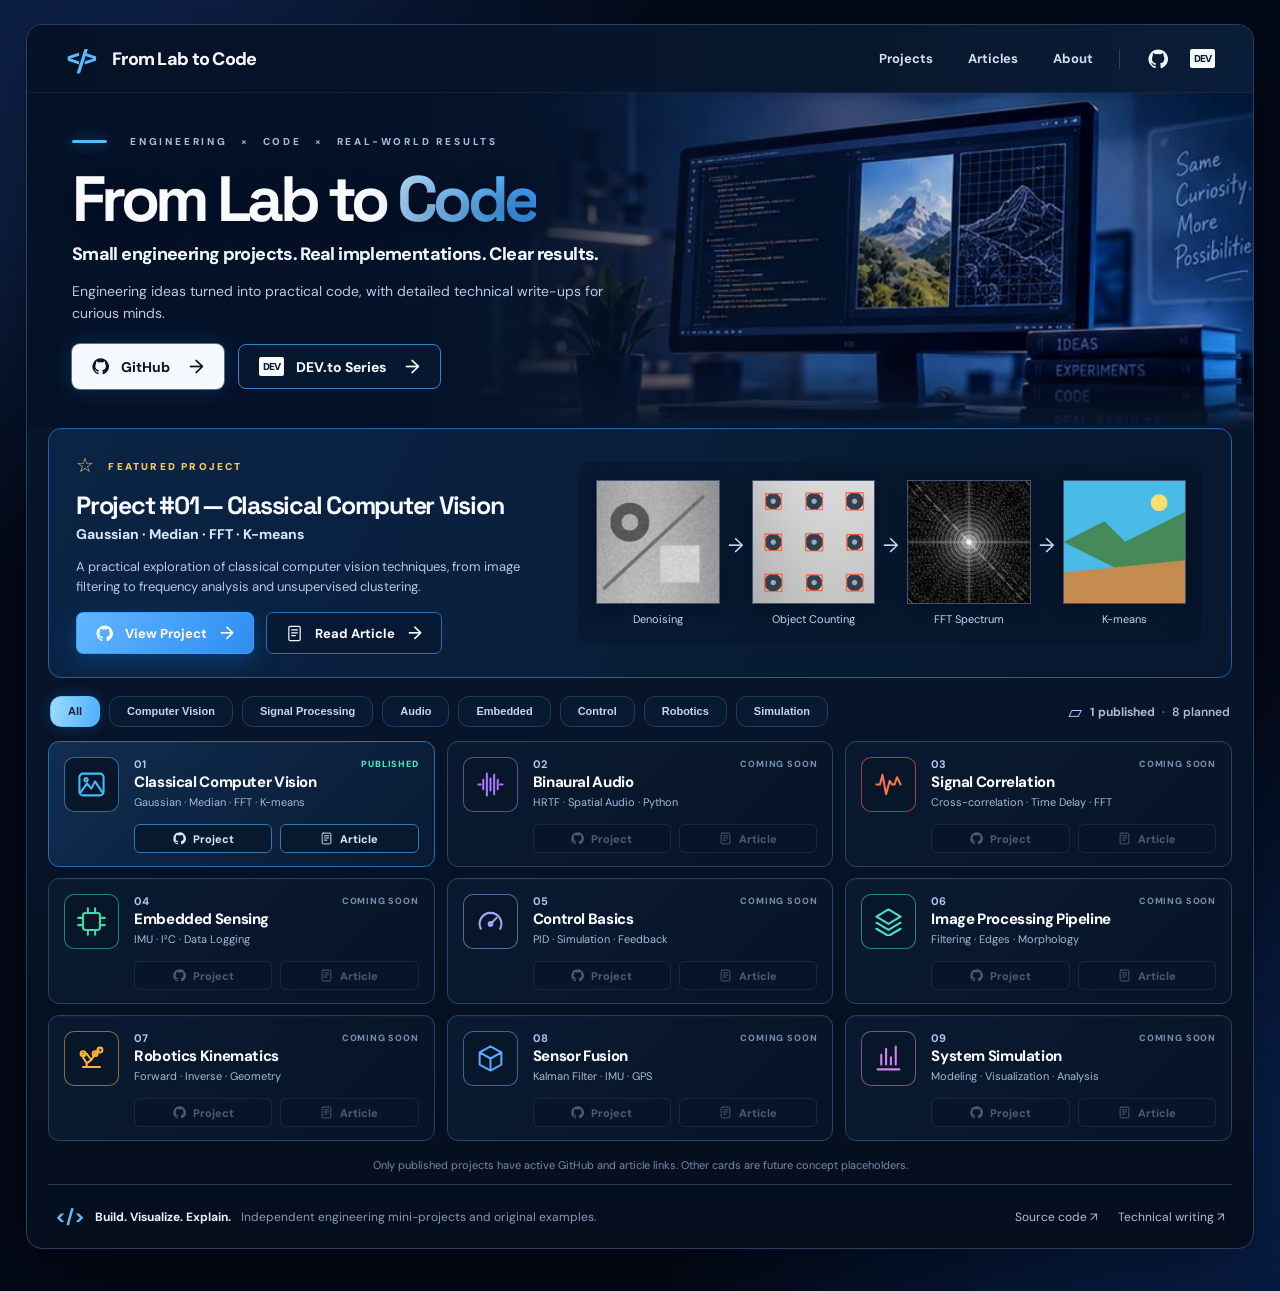
==== docs/index.html @ 2c3cf406 "style: rebuild project showcase to match design" ====
<!DOCTYPE html>
<html lang="en">
<head>
  <meta charset="UTF-8">
  <meta name="viewport" content="width=device-width, initial-scale=1">
  <meta name="theme-color" content="#061021">
  <meta name="description" content="From Lab to Code — independent engineering mini-projects, practical implementations, and technical articles.">
  <meta property="og:title" content="From Lab to Code | Engineering Projects">
  <meta property="og:description" content="Small engineering projects. Real implementations. Clear results.">
  <meta property="og:type" content="website">
  <meta property="og:image" content="https://raw.githubusercontent.com/Ertugrulmutlu/from-lab-to-code/main/01-image-processing/results/overview.png">
  <title>From Lab to Code — Engineering Projects</title>
  <link rel="preconnect" href="https://fonts.googleapis.com">
  <link rel="preconnect" href="https://fonts.gstatic.com" crossorigin>
  <link href="https://fonts.googleapis.com/css2?family=DM+Sans:wght@400;500;600;700;800&family=Space+Grotesk:wght@400;500;600;700&display=swap" rel="stylesheet">
  <link rel="stylesheet" href="styles.css?v=4">
  <script src="app.js?v=4" defer></script>
</head>
<body>
  <div class="site-shell" id="top">
    <header class="site-header">
      <a class="brand" href="#top" aria-label="From Lab to Code home">
        <span class="brand-icon" aria-hidden="true">&lt;/&gt;</span>
        <span>From Lab to Code</span>
      </a>
      <nav class="main-nav" aria-label="Site navigation">
        <a href="#projects">Projects</a>
        <a href="https://dev.to/ertugrulmutlu/series/45513" target="_blank" rel="noopener noreferrer">Articles</a>
        <a href="#about">About</a>
      </nav>
      <div class="header-socials">
        <a class="social-icon" href="https://github.com/Ertugrulmutlu/from-lab-to-code" target="_blank" rel="noopener noreferrer" aria-label="GitHub repository">
          <svg viewBox="0 0 24 24" fill="currentColor" aria-hidden="true"><path d="M12 .5a11.5 11.5 0 0 0-3.63 22.41c.58.1.79-.25.79-.55v-2.2c-3.22.7-3.91-1.37-3.91-1.37-.52-1.33-1.28-1.69-1.28-1.69-1.06-.72.08-.71.08-.71 1.18.08 1.8 1.21 1.8 1.21 1.04 1.79 2.74 1.28 3.41.97.11-.75.41-1.28.73-1.56-2.56-.29-5.25-1.28-5.25-5.73 0-1.26.45-2.31 1.2-3.12-.12-.29-.51-1.48.12-3.08 0 0 .98-.32 3.2 1.2a11 11 0 0 1 5.82 0c2.22-1.52 3.2-1.2 3.2-1.2.63 1.6.24 2.79.12 3.08.75.81 1.2 1.86 1.2 3.12 0 4.46-2.7 5.43-5.27 5.72.42.37.79 1.09.79 2.18v3.24c0 .31.21.67.8.55A11.5 11.5 0 0 0 12 .5Z"/></svg>
        </a>
        <a class="dev-icon" href="https://dev.to/ertugrulmutlu/series/45513" target="_blank" rel="noopener noreferrer" aria-label="DEV.to series">DEV</a>
      </div>
    </header>

    <main>
      <section class="hero" aria-labelledby="hero-title">
        <div class="hero-art" aria-hidden="true"></div>
        <div class="hero-copy">
          <p class="eyebrow"><span class="accent-rule" aria-hidden="true"></span> Engineering <span>×</span> Code <span>×</span> Real-world results</p>
          <h1 id="hero-title">From Lab to <span>Code</span></h1>
          <p class="hero-tagline">Small engineering projects. Real implementations. Clear results.</p>
          <p class="hero-description">Engineering ideas turned into practical code, with detailed technical write-ups for curious minds.</p>
          <div class="hero-links">
            <a href="https://github.com/Ertugrulmutlu/from-lab-to-code" class="btn btn-white" target="_blank" rel="noopener noreferrer"><svg viewBox="0 0 24 24" fill="currentColor" aria-hidden="true"><path d="M12 .5a11.5 11.5 0 0 0-3.63 22.41c.58.1.79-.25.79-.55v-2.2c-3.22.7-3.91-1.37-3.91-1.37-.52-1.33-1.28-1.69-1.28-1.69-1.06-.72.08-.71.08-.71 1.18.08 1.8 1.21 1.8 1.21 1.04 1.79 2.74 1.28 3.41.97.11-.75.41-1.28.73-1.56-2.56-.29-5.25-1.28-5.25-5.73 0-1.26.45-2.31 1.2-3.12-.12-.29-.51-1.48.12-3.08 0 0 .98-.32 3.2 1.2a11 11 0 0 1 5.82 0c2.22-1.52 3.2-1.2 3.2-1.2.63 1.6.24 2.79.12 3.08.75.81 1.2 1.86 1.2 3.12 0 4.46-2.7 5.43-5.27 5.72.42.37.79 1.09.79 2.18v3.24c0 .31.21.67.8.55A11.5 11.5 0 0 0 12 .5Z"/></svg><span>GitHub</span><span aria-hidden="true" class="button-arrow">→</span></a>
            <a href="https://dev.to/ertugrulmutlu/series/45513" class="btn btn-ghost" target="_blank" rel="noopener noreferrer"><span class="dev-mini">DEV</span><span>DEV.to Series</span><span aria-hidden="true" class="button-arrow">→</span></a>
          </div>
        </div>
      </section>

      <section class="featured" id="featured" aria-label="Featured project">
        <div class="featured-info">
          <p class="featured-kicker"><span aria-hidden="true">☆</span> Featured project</p>
          <h2 id="featured-title">Project #01 — Classical Computer Vision</h2>
          <p id="featured-subtitle" class="featured-subtitle"></p>
          <p id="featured-description" class="featured-description"></p>
          <div class="featured-links" id="featured-actions"></div>
        </div>
        <div class="featured-showcase" id="featured-visual" aria-label="Real image-processing demonstration examples"></div>
      </section>

      <section class="projects" id="projects" aria-labelledby="projects-heading">
        <h2 class="sr-only" id="projects-heading">All projects</h2>
        <div class="toolbar">
          <div class="filters" id="category-filters" role="group" aria-label="Filter projects by category"></div>
          <span id="project-count" class="project-count" aria-live="polite"></span>
        </div>
        <div id="project-grid" class="project-grid"></div>
        <p class="collection-note">Only published projects have active GitHub and article links. Other cards are future concept placeholders.</p>
      </section>
    </main>

    <footer class="site-footer" id="about">
      <p><span class="mini-code">&lt;/&gt;</span><strong>Build. Visualize. Explain.</strong><span class="foot-muted">Independent engineering mini-projects and original examples.</span></p>
      <div><a href="https://github.com/Ertugrulmutlu/from-lab-to-code" target="_blank" rel="noopener noreferrer">Source code ↗</a><a href="https://dev.to/ertugrulmutlu/series/45513" target="_blank" rel="noopener noreferrer">Technical writing ↗</a></div>
    </footer>
  </div>
</body>
</html>
---- docs/styles.css ----
/* FROM LAB TO CODE: one dark theme; no browser chrome, no theme toggle.
   The hero and featured thumbnails are original image assets embedded in this
   stylesheet, so deployment needs only index.html, styles.css and app.js. */
:root {
  color-scheme: dark;
  --bg: #030a16;
  --panel: #071830;
  --border: #203957;
  --sky: #59baff;
  --text: #f8faff;
  --muted: #b1bed5;
  --soft: #8197b5;
  --accent-cyan: #43bafb;
  --accent-violet: #a878ff;
  --accent-orange: #fd744f;
  --accent-mint: #37dfaa;
  --accent-lavender: #a3a8ff;
  --accent-teal: #49dfc9;
  --accent-amber: #ffb13b;
  --accent-sky: #59a9ff;
  --accent-pink: #d683f5;
  --hero-photo: url("[data-uri]");
  --image-denoise: url("[data-uri]");
  --image-count: url("[data-uri]");
  --image-fft: url("[data-uri]");
  --image-kmeans: url("[data-uri]");
}
* { box-sizing: border-box; }
html { scroll-behavior: smooth; scroll-padding-top: 22px; }
body {
  margin: 0; padding: 24px 26px 42px;
  min-height: 100vh;
  color: var(--text);
  background:
    radial-gradient(ellipse 70% 55% at 10% 10%, #102957 0%, transparent 63%),
    radial-gradient(ellipse 60% 55% at 93% 89%, #092557 0%, transparent 70%),
    #030918;
  font-family: 'DM Sans', Inter, system-ui, -apple-system, 'Segoe UI', sans-serif;
  -webkit-font-smoothing: antialiased;
}
a { color: inherit; }
a,button { -webkit-tap-highlight-color: transparent; }
a:focus-visible, button:focus-visible { outline: 3px solid #76cbff; outline-offset: 3px; }
[hidden] { display: none !important; }
.sr-only { position:absolute; width:1px; height:1px; margin:-1px; padding:0; border:0; clip:rect(0 0 0 0); overflow:hidden; white-space:nowrap; }
.site-shell {
  max-width: 1392px;
  margin: 0 auto;
  border: 1px solid #273f61;
  border-radius: 16px;
  background: linear-gradient(180deg,#07162b 0%,#07142a 55%,#050e1d 100%);
  box-shadow: 0 25px 85px #0008, inset 0 1px #ffffff09;
  overflow: hidden;
}
/* True navbar (the old fake browser window has been removed). */
.site-header {
  min-height: 68px; padding: 0 38px;
  display: flex; align-items: center; gap: 24px;
  background: linear-gradient(90deg,#051226 0%,#07172e 70%,#0a1d38 100%);
  border-bottom: 1px solid #ffffff0c;
  position: relative; z-index: 2;
}
.brand { text-decoration:none; display:inline-flex; align-items:center; gap:13px; flex-shrink:0; font-weight:800; font-size:18px; letter-spacing:-.04em; }
.brand-icon { color:#59bbff; font:700 27px 'Space Grotesk',sans-serif; letter-spacing:-.19em; padding-right:.2em; line-height:1; }
.main-nav { display:flex; gap:35px; margin-left:auto; align-items:center; }
.main-nav a { font-size:13px; font-weight:700; color:#d4dded; text-decoration:none; transition:color .2s; }
.main-nav a:hover, .site-footer a:hover { color:#64c2ff; }
.header-socials { padding-left:28px; margin-left:2px; border-left:1px solid #304057; display:flex; align-items:center; gap:22px; }
.social-icon { display:flex; align-items:center; color:#eef5ff; }
.social-icon svg { width:20px; height:20px; }
.dev-icon,.dev-mini { display:inline-grid; place-items:center; background:#f7faff; border-radius:2px; color:#0c1d30; font-weight:1000; letter-spacing:-.095em; font-size:10px; height:19px; padding:0 4px; text-decoration:none; }
/* Hero: the same blue studio composition as the reference, cleanly masked below the navbar. */
.hero { min-height:329px; position:relative; display:flex; align-items:center; overflow:hidden; isolation:isolate; padding:42px 45px 39px; }
.hero-art { position:absolute; z-index:-2; inset:0 0 0 37%; background:var(--hero-photo) center center / cover no-repeat; opacity:.91; }
.hero::after { content:""; z-index:-1; position:absolute; inset:0; pointer-events:none; background:linear-gradient(90deg,#041127 0%,#041127 26%,#06142ae8 41%,#07162c80 53%,#07173004 80%), linear-gradient(0deg,#07162b 0%,transparent 18%); }
.hero-copy { position:relative; max-width:720px; width:100%; }
.eyebrow { margin:0 0 18px; display:flex; flex-wrap:wrap; align-items:center; gap:13px; color:#a4bce0; font-size:10px; font-weight:800; text-transform:uppercase; letter-spacing:.28em; }
.eyebrow>span:not(.accent-rule) { color:#90ade0; }
.accent-rule { display:inline-block; flex:0 0 35px; height:3px; margin-right:10px; border-radius:3px; box-shadow:0 0 13px #43b8ff88; background:#54baff; }
.hero h1 { font-family:'Space Grotesk','DM Sans',sans-serif; font-weight:700; font-size:clamp(46px,5vw,72px); letter-spacing:-.072em; line-height:1.06; margin:0 0 7px; white-space:nowrap; text-shadow:0 7px 28px #030a1570; }
.hero h1 span { color:#63b9ff; background:linear-gradient(115deg,#c3e4ff,#5ab7ff 62%,#2d8df5); -webkit-background-clip:text; background-clip:text; -webkit-text-fill-color:transparent; }
.hero-tagline { font-size:18px; line-height:1.5; margin:0; font-weight:800; color:#f2f6ff; letter-spacing:-.035em; }
.hero-description { margin:12px 0 20px; font-size:14px; line-height:1.58; max-width:555px; color:#b9c9e6; }
.hero-links,.featured-links { display:flex; flex-wrap:wrap; gap:14px; align-items:center; }
.btn,.action-link { display:inline-flex; gap:12px; justify-content:center; align-items:center; font-weight:750; text-decoration:none; white-space:nowrap; transition:background .18s,transform .18s,border-color .18s,box-shadow .18s; }
.btn:hover,.action-link[href]:hover { transform:translateY(-2px); }
.btn { min-height:45px; border-radius:8px; padding:0 20px; font-size:14px; }
.btn svg,.action-icon { width:17px; height:17px; flex:0 0 17px; }
.btn-white { color:#05162c; background:#f6f9ff; box-shadow:0 0 0 1px #b4dcff70,0 0 23px #3d9eff33; }
.btn-white:hover { background:#fff; box-shadow:0 0 30px #4bb6ff77; }
.btn-ghost { border:1px solid #3386cc; background:#061a32c9; }
.btn-ghost:hover { background:#0c3156; }
.button-arrow { font-size:19px; line-height:1; margin-left:7px; font-weight:500; }
/* Featured — larger visuals and an editorial left column */
.featured { margin:0 21px; padding:23px 27px; border:1px solid #1c64a3; border-radius:13px; background:linear-gradient(116deg,#0b2445 0%,#09213f 33%,#071b35 63%,#071730 100%); display:grid; grid-template-columns:minmax(360px,43%) minmax(0,57%); align-items:center; gap:17px; min-height:236px; box-shadow:inset 0 1px #8bd1ff0a; }
.featured-info { min-width:0; }
.featured-kicker { margin:0 0 13px; text-transform:uppercase; font-size:10px; letter-spacing:.22em; font-weight:900; color:#f8c65f; }
.featured-kicker span { font-size:20px; vertical-align:-2px; margin-right:8px; }
.featured h2 { font-family:'Space Grotesk','DM Sans',sans-serif; font-weight:700; letter-spacing:-.05em; font-size:25px; line-height:1.14; margin:0 0 5px; }
.featured-subtitle { color:#d9e5fc; font-size:14px; font-weight:750; margin:0 0 14px; }
.featured-description { color:#b5c7e4; font-size:13px; line-height:1.56; max-width:480px; margin:0 0 15px; }
.featured-links { gap:12px; }
.action-link.button { border:1px solid #2870af; border-radius:7px; padding:0 19px; min-height:42px; font-size:13px; }
.action-link.button-blue { background:linear-gradient(120deg,#62b6ff,#2e8df2); color:#fff; box-shadow:0 7px 24px #1489ff43; border-color:#439ef5; }
.action-link.button-blue:hover { background:#5cb1ff; }
.action-link.button-outline { background:#06152b99; }
.action-link.button-outline:hover { background:#102e52; }
.action-link .arrow { font-size:18px; font-weight:500; margin-left:1px; }
.featured-showcase { padding:14px 18px; min-height:184px; border-radius:10px; background:#07142b8c; box-shadow:inset 0 0 0 1px #17416d24; display:flex; align-items:center; }
.feature-steps { display:flex; justify-content:space-between; align-items:center; width:100%; gap:8px; }
.feature-step { min-width:0; flex:1 1 0; text-align:center; }
.feature-image { width:100%; aspect-ratio:1/1; max-height:130px; border:1px solid #3e5672; box-shadow:0 3px 16px #0005; background:#182d45 center/cover no-repeat; }
.feature-image-0 { background-image:var(--image-denoise); }
.feature-image-1 { background-image:var(--image-count); }
.feature-image-2 { background-image:var(--image-fft); }
.feature-image-3 { background-image:var(--image-kmeans); }
.feature-caption { color:#c6d5f0; margin-top:8px; display:block; font-size:11px; white-space:nowrap; }
.step-arrow { font-size:20px; font-weight:400; color:#c8e1ff; margin-top:-16px; flex:0 0 16px; text-align:center; }
/* Project grid */
.projects { padding:18px 21px 0; }
.toolbar { min-height:43px; display:flex; align-items:center; justify-content:space-between; gap:18px; padding:0 2px 14px; }
.filters { display:flex; align-items:center; flex-wrap:wrap; gap:9px; }
.filter-chip { cursor:pointer; border:1px solid #223c5c; background:#081a32; border-radius:11px; padding:9px 17px; line-height:1; color:#c5d5ed; font-size:11px; font-weight:650; transition:background .16s,border-color .16s; }
.filter-chip:hover { border-color:#4a94d6; color:#fff; }
.filter-chip.is-active { color:#05203a; border-color:#63beff; background:linear-gradient(100deg,#9edcff,#4aaffb); box-shadow:0 0 15px #238af044; }
.project-count { color:#aabddb; font-size:12px; white-space:nowrap; font-weight:600; }
.count-mark { display:inline-block; color:#a8cbfa; font-size:18px; margin-right:8px; vertical-align:-2px; }
.count-dot { color:#6e90b9; padding:0 7px; }
.project-grid { display:grid; grid-template-columns:repeat(3,minmax(0,1fr)); gap:11px 12px; }
.project-card { border:1px solid #264463; border-radius:11px; background:linear-gradient(135deg,#091a30 0%,#081427 100%); min-width:0; padding:15px 15px 13px; display:grid; grid-template-columns:55px minmax(0,1fr); gap:15px; min-height:126px; box-shadow:inset 0 1px #ffffff06; transition:border-color .18s,background .18s,transform .18s; }
.project-card:hover { border-color:#4488c4; background:linear-gradient(135deg,#0b2443,#08182c); transform:translateY(-1px); }
.project-card.is-published { background:linear-gradient(135deg,#102d4f,#081a34); border-color:#286eab; }
.project-symbol { width:55px; height:55px; display:grid; place-items:center; border-radius:10px; border:1px solid color-mix(in srgb,var(--card-accent) 55%,transparent); color:var(--card-accent); background:#08162a; }
.project-symbol-icon { width:29px; height:29px; }
.project-body { display:flex; flex-direction:column; min-width:0; }
.project-eyebrow { display:flex; align-items:center; justify-content:space-between; margin-bottom:2px; gap:8px; }
.project-number { color:#a9c8f5; font-size:11px; font-weight:700; }
.project-status { font-size:9px; font-weight:850; text-transform:uppercase; letter-spacing:.09em; color:#728daf; }
.status-live { color:#4de7c9; }
.project-card h3 { font-size:15px; font-weight:800; margin:0 0 3px; white-space:nowrap; overflow:hidden; text-overflow:ellipsis; line-height:1.25; letter-spacing:-.025em; }
.project-card p { font-size:11px; color:#a3b9dc; margin:0 0 10px; white-space:nowrap; overflow:hidden; text-overflow:ellipsis; }
.card-links { display:flex; gap:8px; margin-top:auto; }
.card-links .action-link { flex:1 1 0; min-width:0; gap:7px; border:1px solid #3578b2; background:#08192e; color:#d6e8ff; border-radius:6px; font-size:11px; min-height:29px; padding:0 7px; }
.card-links .action-link:hover { border-color:#56bdff; background:#0e3155; }
.card-links .action-icon { width:13px; height:13px; flex-basis:13px; }
.card-links .action-disabled { color:#657b98; border-color:#1c344d; background:#081528; opacity:.7; cursor:not-allowed; }
.empty-state { grid-column:1/-1; text-align:center; padding:40px 10px; color:#b2c5e1; border:1px dashed #284e76; border-radius:10px; }
.collection-note { text-align:center; font-size:11px; margin:17px 0 12px; color:#718dad; }
.site-footer { margin:0 21px; border-top:1px solid #243a59; min-height:64px; padding:17px 7px; display:flex; gap:18px; justify-content:space-between; align-items:center; color:#adbfdb; font-size:12px; }
.site-footer p { margin:0; display:flex; align-items:center; gap:10px; flex-wrap:wrap; }
.mini-code { color:#5eb9ff; font-size:19px; font-weight:800; line-height:1; }
.site-footer strong { color:#e8f2ff; }
.foot-muted { color:#869bb7; }
.site-footer>div { display:flex; gap:20px; white-space:nowrap; }
.site-footer a { text-decoration:none; }
@media (min-width:1510px) { .hero { min-height:346px; } .feature-image { max-height:138px; } .featured { min-height:253px; } }
@media (max-width:1180px) {
  .hero h1 { font-size:clamp(46px,5.5vw,64px); }
  .featured { grid-template-columns:minmax(310px,42%) minmax(0,58%); gap:12px; padding:21px; }
  .featured h2 { font-size:23px; }
  .feature-image { max-height:108px; }
  .featured-showcase { padding:9px; }
  .feature-caption { font-size:10px; }
  .step-arrow { flex-basis:12px; font-size:16px; }
  .filter-chip { padding:9px 11px; }
  .project-card { gap:10px; padding:13px 10px; grid-template-columns:47px 1fr; }
  .project-symbol { width:47px; height:47px; }
}
@media (max-width:900px) {
  body { padding:10px; }
  .site-header { padding:0 22px; }
  .main-nav { gap:20px; }
  .hero { min-height:340px; padding:33px 28px; }
  .hero-art { left:30%; opacity:.63; }
  .hero::after { background:linear-gradient(90deg,#041127 0%,#041127ea 44%,#06142aa0 74%,#07162b25 100%),linear-gradient(0deg,#07162b 0%,transparent 20%); }
  .hero-tagline { font-size:16px; }
  .featured { grid-template-columns:1fr; padding:23px; gap:20px; }
  .featured-description { max-width:680px; }
  .featured-showcase { padding:18px; }
  .feature-image { max-height:150px; }
  .project-grid { grid-template-columns:repeat(2,minmax(0,1fr)); }
  .toolbar { align-items:flex-start; flex-direction:column; }
}
@media (max-width:570px) {
  .site-shell { border-radius:12px; }
  .site-header { min-height:65px; gap:12px; padding:0 16px; }
  .brand { font-size:14px; gap:7px; }
  .brand-icon { font-size:23px; }
  .main-nav { margin-left:auto; gap:13px; }
  .main-nav a { font-size:11px; }
  .main-nav a:nth-child(3) { display:none; }
  .header-socials { display:none; }
  .hero { min-height:358px; padding:34px 21px; }
  .hero-art { left:5%; opacity:.35; }
  .hero::after { background:linear-gradient(90deg,#041127 0%,#041127ec 55%,#06142ac0 100%),linear-gradient(0deg,#07162b 0%,transparent 25%); }
  .hero h1 { font-size:clamp(37px,10vw,49px); white-space:normal; line-height:1.04; letter-spacing:-.075em; }
  .hero-tagline { font-size:15px; }
  .hero-description { font-size:13px; }
  .eyebrow { font-size:8px; letter-spacing:.2em; gap:7px; line-height:1.6; }
  .accent-rule { width:22px; flex-basis:22px; margin-right:2px; }
  .hero-links { gap:9px; }
  .btn { font-size:12px; min-height:42px; padding:0 13px; gap:8px; }
  .button-arrow { margin-left:1px; }
  .featured { margin:0 11px; padding:20px 15px; }
  .featured h2 { font-size:21px; }
  .featured-description { font-size:12px; }
  .featured-showcase { padding:9px 7px; }
  .feature-steps { gap:3px; }
  .feature-image { max-height:80px; }
  .feature-caption { font-size:8px; overflow-wrap:anywhere; white-space:normal; }
  .step-arrow { flex-basis:6px; font-size:12px; }
  .featured-links { gap:9px; }
  .action-link.button { font-size:11px; padding:0 10px; min-height:39px; gap:6px; }
  .action-link .arrow { margin-left:0; }
  .projects { padding:15px 11px 0; }
  .filters { gap:7px; }
  .filter-chip { font-size:10px; padding:8px 11px; }
  .project-grid { grid-template-columns:1fr; gap:9px; }
  .project-card { min-height:116px; grid-template-columns:49px 1fr; padding:14px; }
  .project-symbol { width:49px; height:49px; }
  .project-card h3 { font-size:15px; }
  .card-links .action-link { min-height:30px; }
  .site-footer { margin:0 11px; padding:17px 6px; flex-direction:column; align-items:flex-start; }
}
@media (prefers-reduced-motion: reduce) { html {scroll-behavior:auto;} .btn,.action-link,.project-card { transition:none; } }
/* Fallback artwork for future featured projects without preview images. */
.feature-image-placeholder { display:grid; place-items:center; background:radial-gradient(circle at 65% 30%,#1762a5,#0b2748 52%,#061327); }
.feature-image-placeholder::before { content:'</>'; color:#82cbff; font:700 28px 'Space Grotesk',sans-serif; letter-spacing:-.13em; }
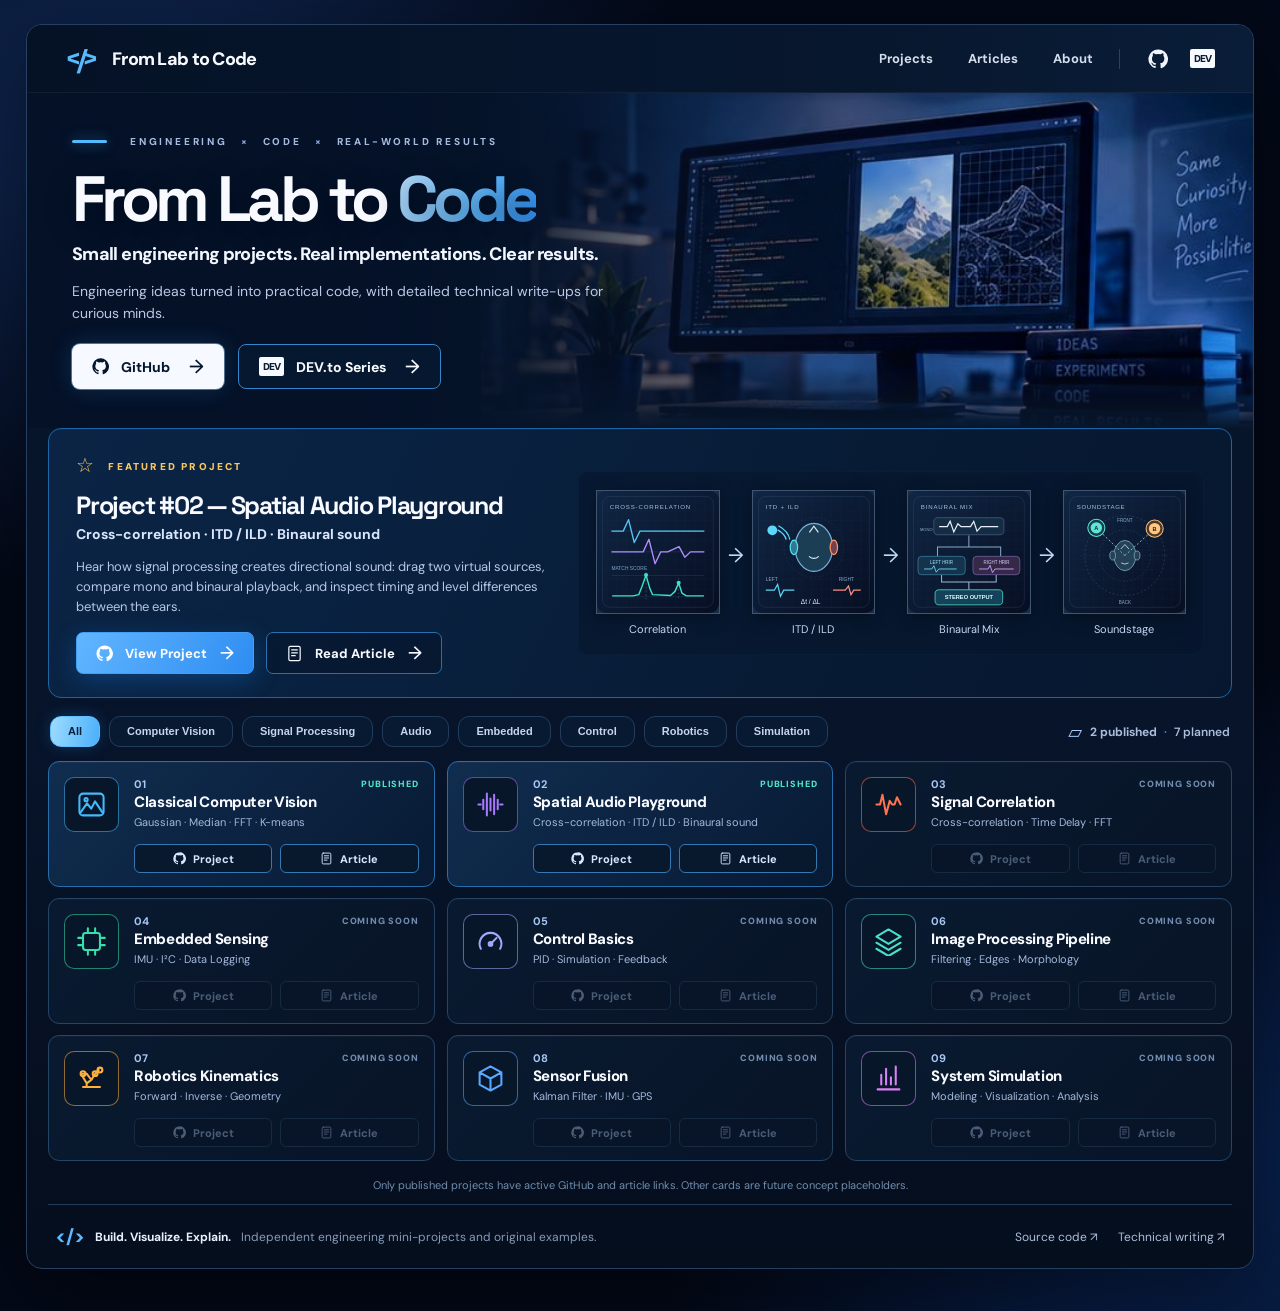
==== commit df7f68fe: "feat(site): feature Spatial Audio Playground" ====
--- a/docs/index.html
+++ b/docs/index.html
@@ -8,13 +8,13 @@
   <meta property="og:title" content="From Lab to Code | Engineering Projects">
   <meta property="og:description" content="Small engineering projects. Real implementations. Clear results.">
   <meta property="og:type" content="website">
-  <meta property="og:image" content="https://raw.githubusercontent.com/Ertugrulmutlu/from-lab-to-code/main/01-image-processing/results/overview.png">
+  <meta property="og:image" content="https://raw.githubusercontent.com/Ertugrulmutlu/from-lab-to-code/main/02-spatial-audio/results/stage-preview.png">
   <title>From Lab to Code — Engineering Projects</title>
   <link rel="preconnect" href="https://fonts.googleapis.com">
   <link rel="preconnect" href="https://fonts.gstatic.com" crossorigin>
   <link href="https://fonts.googleapis.com/css2?family=DM+Sans:wght@400;500;600;700;800&family=Space+Grotesk:wght@400;500;600;700&display=swap" rel="stylesheet">
   <link rel="stylesheet" href="styles.css?v=4">
-  <script src="app.js?v=4" defer></script>
+  <script src="app.js?v=5" defer></script>
 </head>
 <body>
   <div class="site-shell" id="top">
@@ -54,12 +54,12 @@
       <section class="featured" id="featured" aria-label="Featured project">
         <div class="featured-info">
           <p class="featured-kicker"><span aria-hidden="true">☆</span> Featured project</p>
-          <h2 id="featured-title">Project #01 — Classical Computer Vision</h2>
+          <h2 id="featured-title">Project #02 — Spatial Audio Playground</h2>
           <p id="featured-subtitle" class="featured-subtitle"></p>
           <p id="featured-description" class="featured-description"></p>
           <div class="featured-links" id="featured-actions"></div>
         </div>
-        <div class="featured-showcase" id="featured-visual" aria-label="Real image-processing demonstration examples"></div>
+        <div class="featured-showcase" id="featured-visual" aria-label="Spatial audio processing demonstrations"></div>
       </section>
 
       <section class="projects" id="projects" aria-labelledby="projects-heading">
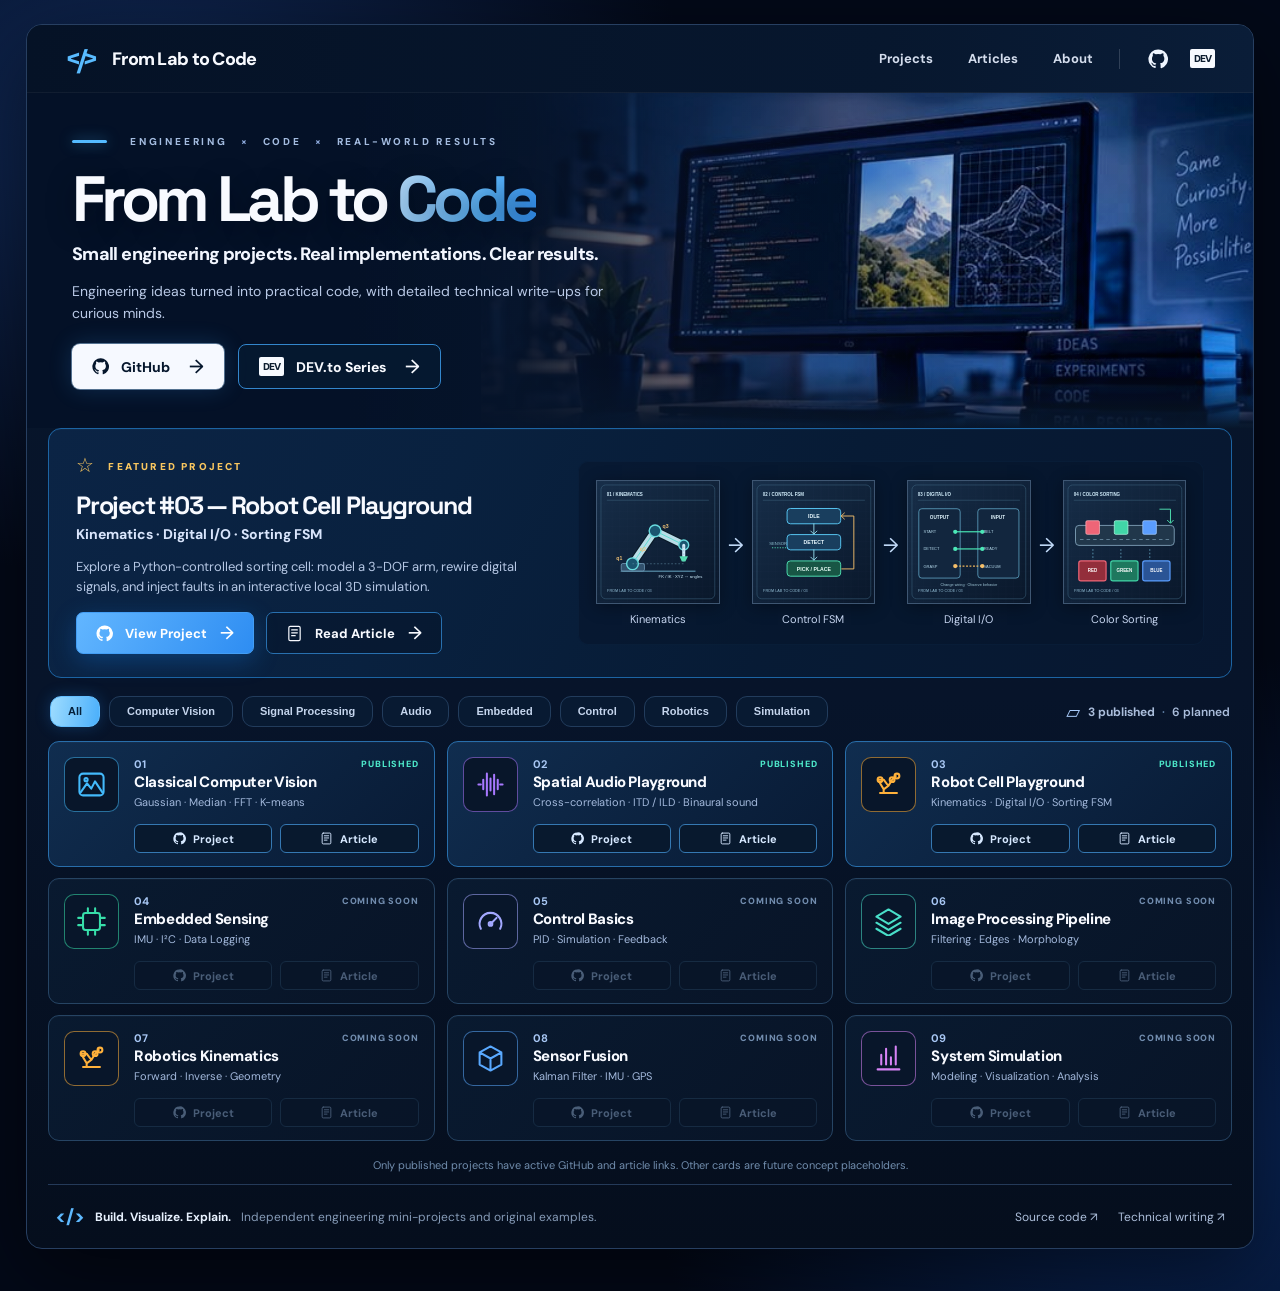
==== commit 11170e53: "feat: publish Robot Cell Playground on project website" ====
--- a/docs/index.html
+++ b/docs/index.html
@@ -8,13 +8,13 @@
   <meta property="og:title" content="From Lab to Code | Engineering Projects">
   <meta property="og:description" content="Small engineering projects. Real implementations. Clear results.">
   <meta property="og:type" content="website">
-  <meta property="og:image" content="https://raw.githubusercontent.com/Ertugrulmutlu/from-lab-to-code/main/02-spatial-audio/results/stage-preview.png">
+  <meta property="og:image" content="https://ertugrulmutlu.github.io/from-lab-to-code/assets/robot-cell-og.png">
   <title>From Lab to Code — Engineering Projects</title>
   <link rel="preconnect" href="https://fonts.googleapis.com">
   <link rel="preconnect" href="https://fonts.gstatic.com" crossorigin>
   <link href="https://fonts.googleapis.com/css2?family=DM+Sans:wght@400;500;600;700;800&family=Space+Grotesk:wght@400;500;600;700&display=swap" rel="stylesheet">
   <link rel="stylesheet" href="styles.css?v=4">
-  <script src="app.js?v=5" defer></script>
+  <script src="app.js?v=6" defer></script>
 </head>
 <body>
   <div class="site-shell" id="top">
@@ -54,12 +54,12 @@
       <section class="featured" id="featured" aria-label="Featured project">
         <div class="featured-info">
           <p class="featured-kicker"><span aria-hidden="true">☆</span> Featured project</p>
-          <h2 id="featured-title">Project #02 — Spatial Audio Playground</h2>
+          <h2 id="featured-title">Project #03 — Robot Cell Playground</h2>
           <p id="featured-subtitle" class="featured-subtitle"></p>
           <p id="featured-description" class="featured-description"></p>
           <div class="featured-links" id="featured-actions"></div>
         </div>
-        <div class="featured-showcase" id="featured-visual" aria-label="Spatial audio processing demonstrations"></div>
+        <div class="featured-showcase" id="featured-visual" aria-label="Robotics engineering demonstrations"></div>
       </section>
 
       <section class="projects" id="projects" aria-labelledby="projects-heading">
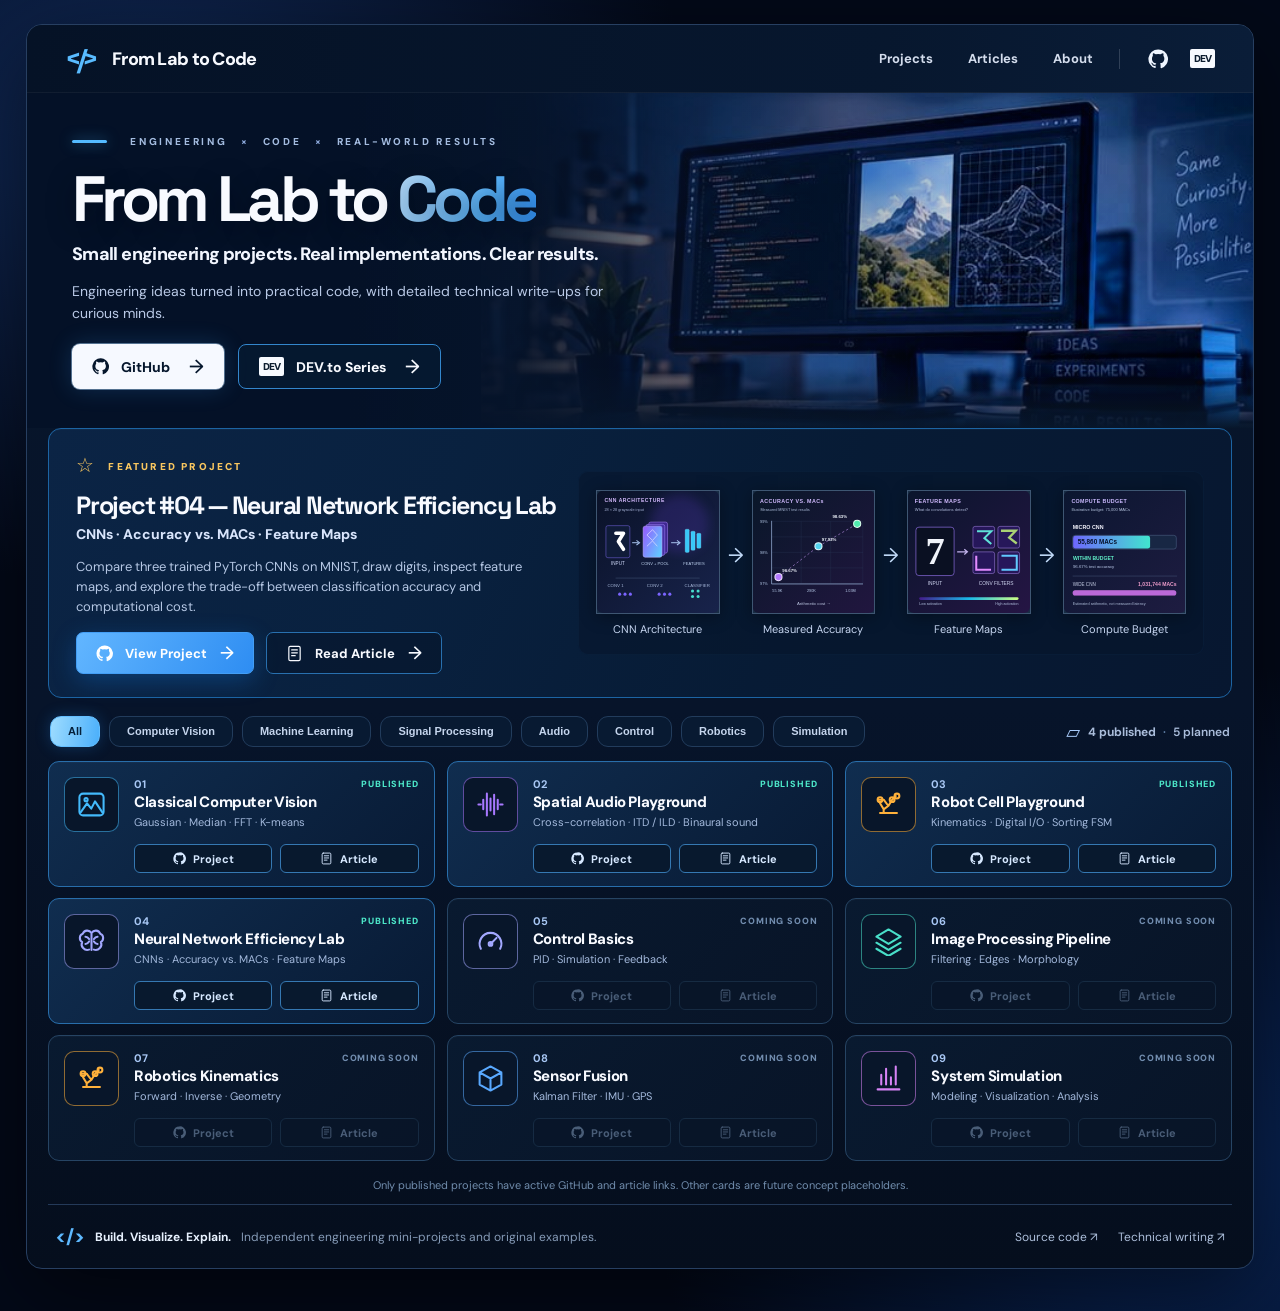
==== commit 684d7f36: "feat: publish Neural Network Efficiency Lab on website" ====
--- a/docs/index.html
+++ b/docs/index.html
@@ -8,13 +8,13 @@
   <meta property="og:title" content="From Lab to Code | Engineering Projects">
   <meta property="og:description" content="Small engineering projects. Real implementations. Clear results.">
   <meta property="og:type" content="website">
-  <meta property="og:image" content="https://ertugrulmutlu.github.io/from-lab-to-code/assets/robot-cell-og.png">
+  <meta property="og:image" content="https://ertugrulmutlu.github.io/from-lab-to-code/assets/neural-efficiency-og.png">
   <title>From Lab to Code — Engineering Projects</title>
   <link rel="preconnect" href="https://fonts.googleapis.com">
   <link rel="preconnect" href="https://fonts.gstatic.com" crossorigin>
   <link href="https://fonts.googleapis.com/css2?family=DM+Sans:wght@400;500;600;700;800&family=Space+Grotesk:wght@400;500;600;700&display=swap" rel="stylesheet">
   <link rel="stylesheet" href="styles.css?v=4">
-  <script src="app.js?v=6" defer></script>
+  <script src="app.js?v=7" defer></script>
 </head>
 <body>
   <div class="site-shell" id="top">
@@ -54,12 +54,12 @@
       <section class="featured" id="featured" aria-label="Featured project">
         <div class="featured-info">
           <p class="featured-kicker"><span aria-hidden="true">☆</span> Featured project</p>
-          <h2 id="featured-title">Project #03 — Robot Cell Playground</h2>
+          <h2 id="featured-title">Project #04 — Neural Network Efficiency Lab</h2>
           <p id="featured-subtitle" class="featured-subtitle"></p>
           <p id="featured-description" class="featured-description"></p>
           <div class="featured-links" id="featured-actions"></div>
         </div>
-        <div class="featured-showcase" id="featured-visual" aria-label="Robotics engineering demonstrations"></div>
+        <div class="featured-showcase" id="featured-visual" aria-label="Neural network efficiency demonstrations"></div>
       </section>
 
       <section class="projects" id="projects" aria-labelledby="projects-heading">
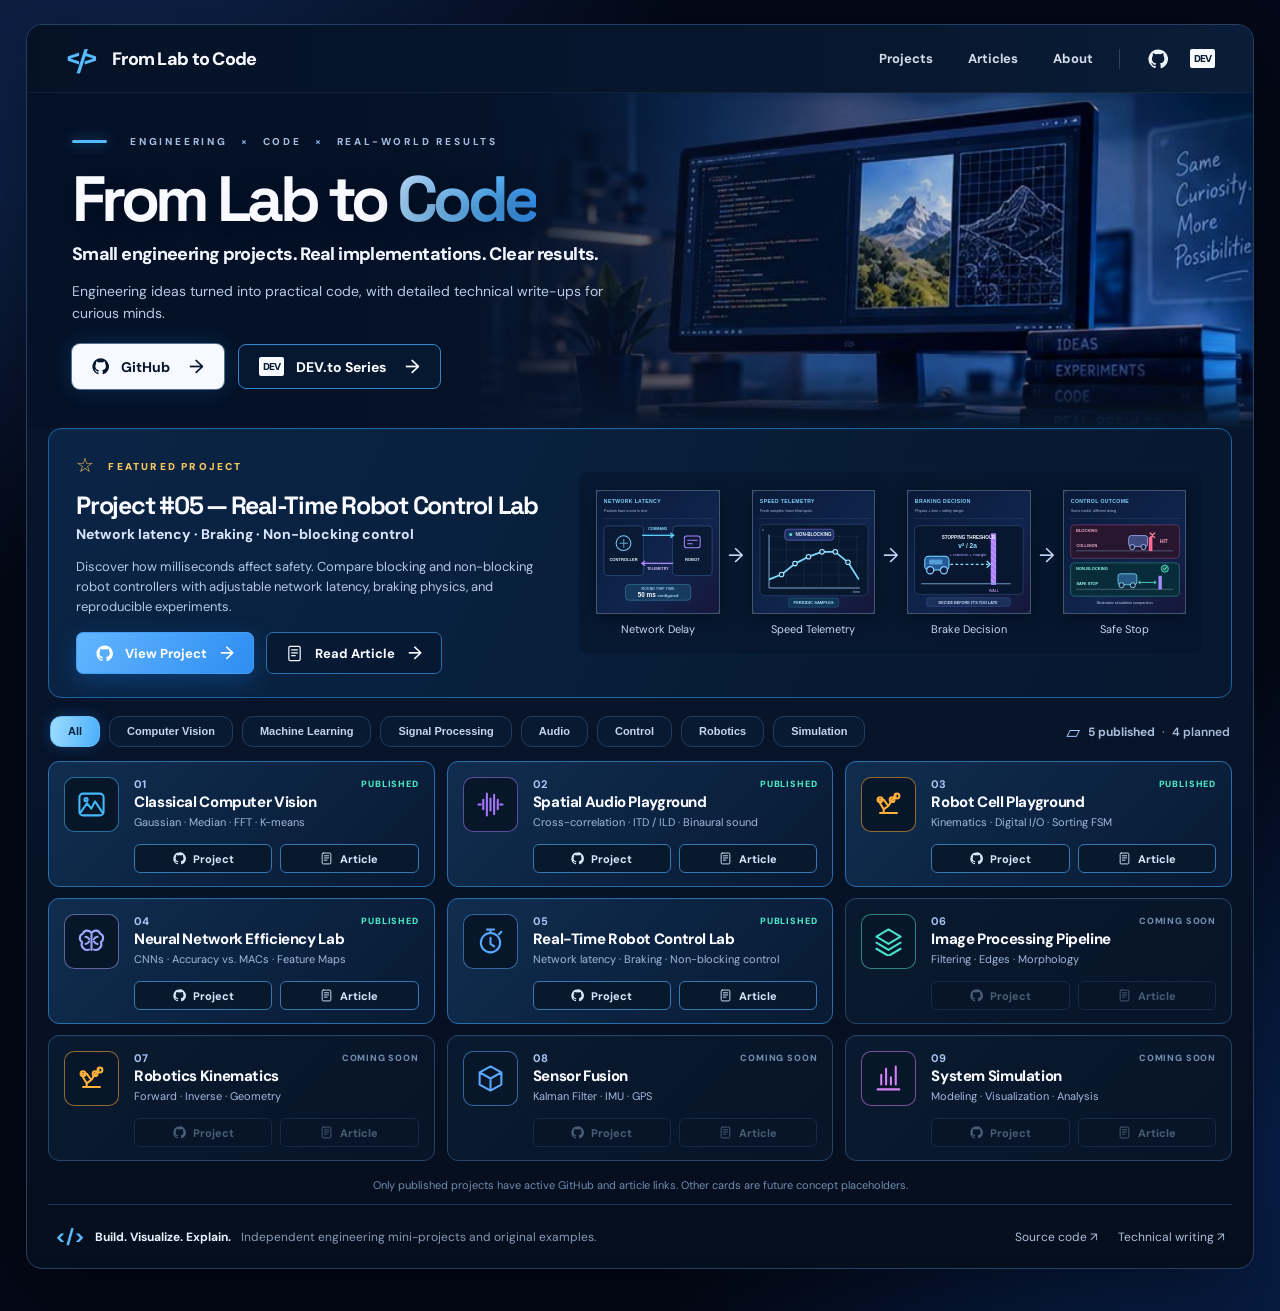
==== commit 041770a0: "feat: feature project 05 on portfolio website" ====
--- a/docs/index.html
+++ b/docs/index.html
@@ -8,13 +8,15 @@
   <meta property="og:title" content="From Lab to Code | Engineering Projects">
   <meta property="og:description" content="Small engineering projects. Real implementations. Clear results.">
   <meta property="og:type" content="website">
-  <meta property="og:image" content="https://ertugrulmutlu.github.io/from-lab-to-code/assets/neural-efficiency-og.png">
+  <meta property="og:image:alt" content="Project #05 — Real-Time Robot Control Lab">
+  <meta name="twitter:card" content="summary_large_image">
+  <meta property="og:image" content="https://ertugrulmutlu.github.io/from-lab-to-code/assets/real-time-control-og.png">
   <title>From Lab to Code — Engineering Projects</title>
   <link rel="preconnect" href="https://fonts.googleapis.com">
   <link rel="preconnect" href="https://fonts.gstatic.com" crossorigin>
   <link href="https://fonts.googleapis.com/css2?family=DM+Sans:wght@400;500;600;700;800&family=Space+Grotesk:wght@400;500;600;700&display=swap" rel="stylesheet">
   <link rel="stylesheet" href="styles.css?v=4">
-  <script src="app.js?v=7" defer></script>
+  <script src="app.js?v=8" defer></script>
 </head>
 <body>
   <div class="site-shell" id="top">
@@ -54,12 +56,12 @@
       <section class="featured" id="featured" aria-label="Featured project">
         <div class="featured-info">
           <p class="featured-kicker"><span aria-hidden="true">☆</span> Featured project</p>
-          <h2 id="featured-title">Project #04 — Neural Network Efficiency Lab</h2>
+          <h2 id="featured-title">Project #05 — Real-Time Robot Control Lab</h2>
           <p id="featured-subtitle" class="featured-subtitle"></p>
           <p id="featured-description" class="featured-description"></p>
           <div class="featured-links" id="featured-actions"></div>
         </div>
-        <div class="featured-showcase" id="featured-visual" aria-label="Neural network efficiency demonstrations"></div>
+        <div class="featured-showcase" id="featured-visual" aria-label="Real-time robot control: network delay, speed telemetry, braking, and safe stopping"></div>
       </section>
 
       <section class="projects" id="projects" aria-labelledby="projects-heading">
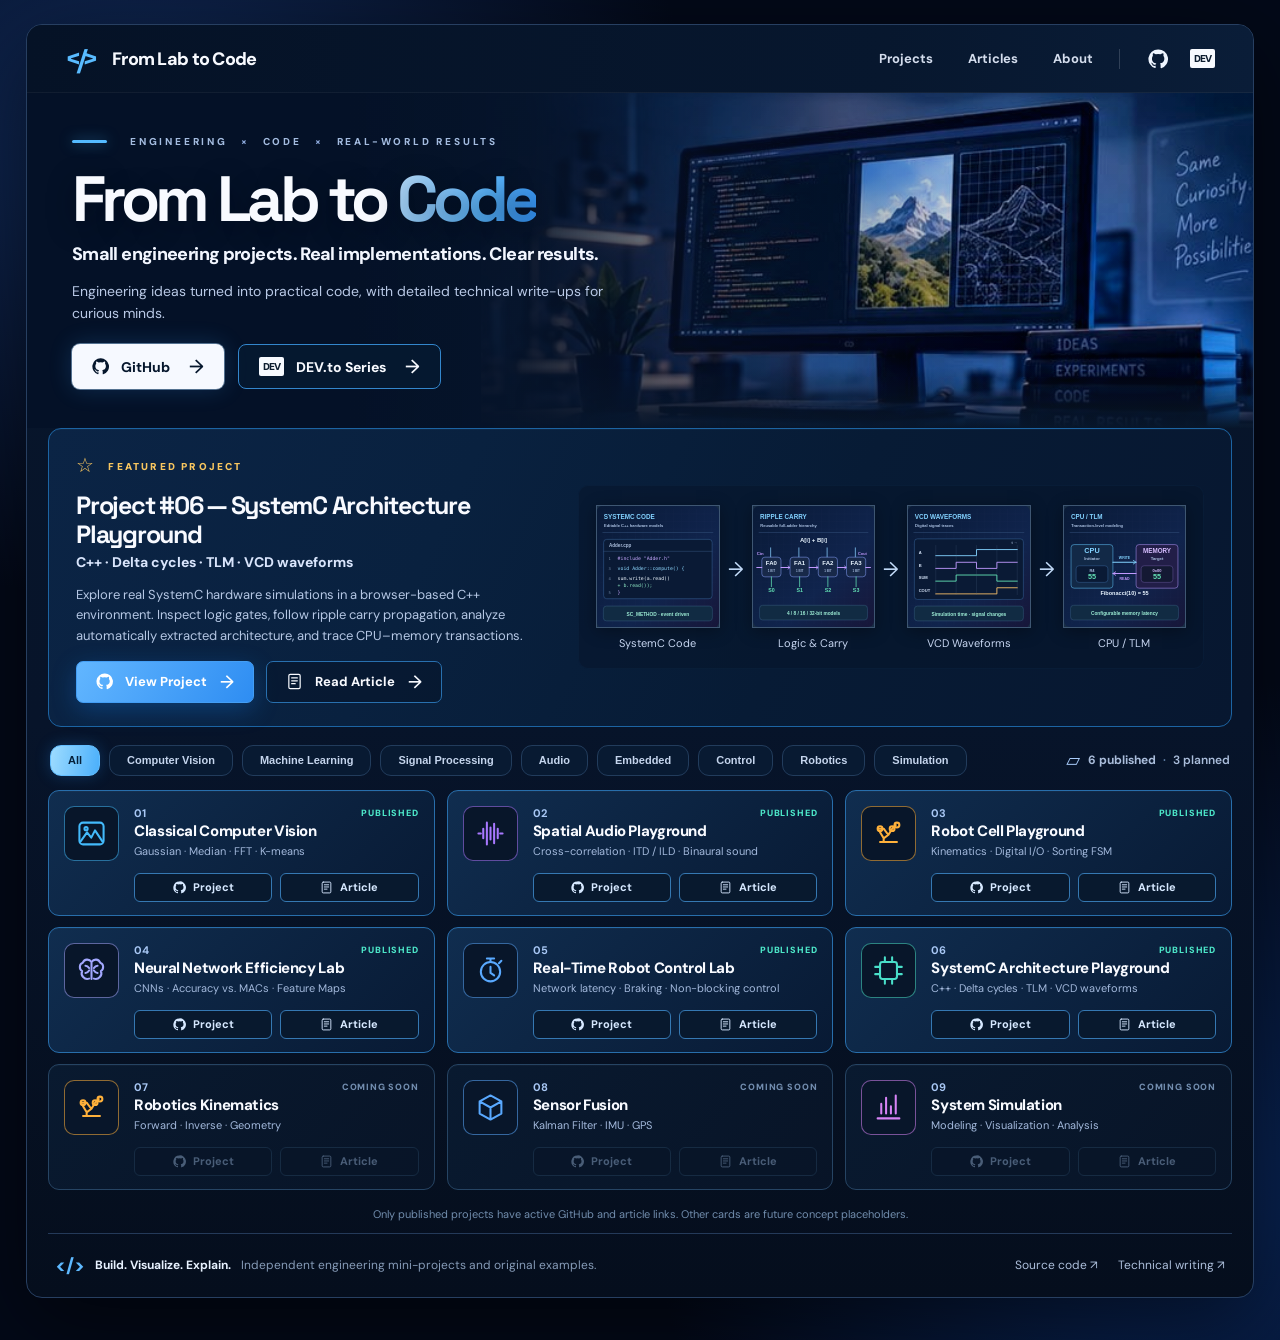
==== commit e13f6689: "feat(website): showcase Project 06 SystemC Architecture Playground" ====
--- a/docs/index.html
+++ b/docs/index.html
@@ -8,15 +8,15 @@
   <meta property="og:title" content="From Lab to Code | Engineering Projects">
   <meta property="og:description" content="Small engineering projects. Real implementations. Clear results.">
   <meta property="og:type" content="website">
-  <meta property="og:image:alt" content="Project #05 — Real-Time Robot Control Lab">
+  <meta property="og:image:alt" content="Project #06 — SystemC Architecture Playground">
   <meta name="twitter:card" content="summary_large_image">
-  <meta property="og:image" content="https://ertugrulmutlu.github.io/from-lab-to-code/assets/real-time-control-og.png">
+  <meta property="og:image" content="https://ertugrulmutlu.github.io/from-lab-to-code/assets/systemc-architecture-og.png">
   <title>From Lab to Code — Engineering Projects</title>
   <link rel="preconnect" href="https://fonts.googleapis.com">
   <link rel="preconnect" href="https://fonts.gstatic.com" crossorigin>
   <link href="https://fonts.googleapis.com/css2?family=DM+Sans:wght@400;500;600;700;800&family=Space+Grotesk:wght@400;500;600;700&display=swap" rel="stylesheet">
   <link rel="stylesheet" href="styles.css?v=4">
-  <script src="app.js?v=8" defer></script>
+  <script src="app.js?v=9" defer></script>
 </head>
 <body>
   <div class="site-shell" id="top">
@@ -56,12 +56,12 @@
       <section class="featured" id="featured" aria-label="Featured project">
         <div class="featured-info">
           <p class="featured-kicker"><span aria-hidden="true">☆</span> Featured project</p>
-          <h2 id="featured-title">Project #05 — Real-Time Robot Control Lab</h2>
+          <h2 id="featured-title">Project #06 — SystemC Architecture Playground</h2>
           <p id="featured-subtitle" class="featured-subtitle"></p>
           <p id="featured-description" class="featured-description"></p>
           <div class="featured-links" id="featured-actions"></div>
         </div>
-        <div class="featured-showcase" id="featured-visual" aria-label="Real-time robot control: network delay, speed telemetry, braking, and safe stopping"></div>
+        <div class="featured-showcase" id="featured-visual" aria-label="SystemC hardware modeling: C++ source, logic and carry propagation, digital waveforms, and CPU–memory transactions"></div>
       </section>
 
       <section class="projects" id="projects" aria-labelledby="projects-heading">
